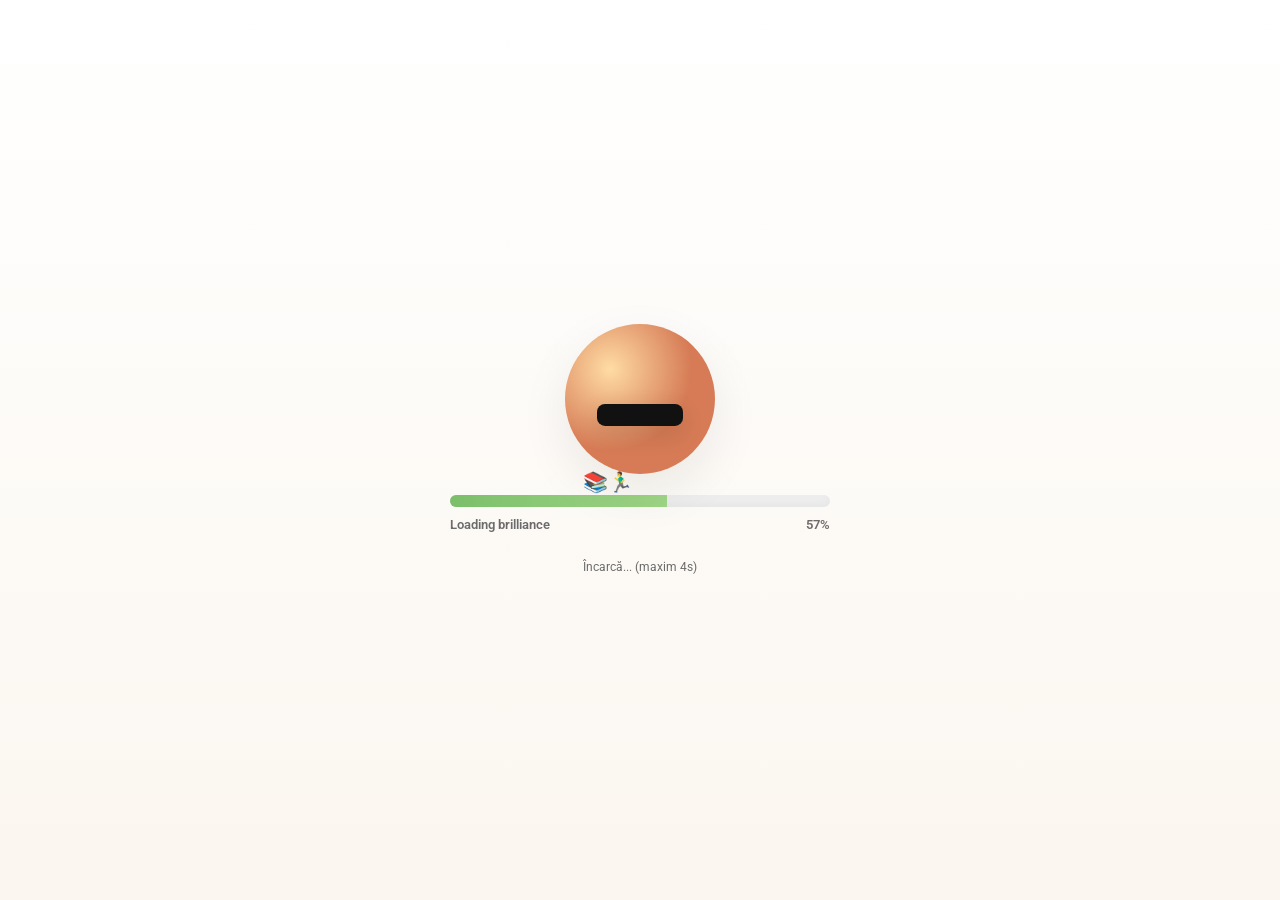
==== index.html @ 1d171f59 "Add files via upload" ====
<!doctype html>
<html lang="ro">
      <title>Brilliant Coffee</title>
<head>
  <meta charset="utf-8" />
  <meta name="viewport" content="width=device-width,initial-scale=1" />
  <title>Brilliant Coffee — Intro (final layout)</title>
  <link href="https://fonts.googleapis.com/css2?family=Poppins:wght@600;700;800&family=Roboto:wght@300;400;500&display=swap" rel="stylesheet">
  <style>
    :root{
      --bg:#FFF8F0;
      --brown:#3f2a23;
      --accent:#7bbf6a;
      --muted:#6b6b6b;
      --card:#ffffff;
      --shadow: 0 18px 50px rgba(25,20,18,0.08);
      --ease: cubic-bezier(.22,.9,.3,1);
      --maxw:980px;
    }
    *{box-sizing:border-box}
    html,body{height:100%; margin:0; background:var(--bg); color:var(--brown); font-family:Roboto,system-ui,-apple-system,"Segoe UI",sans-serif; -webkit-font-smoothing:antialiased}
    a{color:inherit; text-decoration:none}

    /* ---------- LOADER ---------- */
    #loader {
      position:fixed; inset:0; display:flex; align-items:center; justify-content:center; z-index:9999;
      flex-direction:column; gap:18px; padding:20px;
      background:linear-gradient(180deg,#fff 0%, #fbf6ef 100%);
    }
    .mascot{
      width:150px; height:150px; border-radius:999px; display:flex; align-items:center; justify-content:center;
      background: radial-gradient(circle at 30% 30%, #ffdca3 0%, #d67b55 55%);
      box-shadow: var(--shadow); position:relative; overflow:visible; transform-origin:center center;
    }
    .glasses{ position:absolute; width:86px; height:22px; background:#111; border-radius:8px; top:80px; box-shadow:0 8px 24px rgba(0,0,0,0.12); }
    .books{ position:absolute; bottom:-20px; left:18px; font-size:20px; transition:transform .36s var(--ease); }
    .books.drop{ transform: translateY(28px) rotate(-12deg); opacity:.95; }

    .progressWrap{ width:78%; max-width:460px; }
    .progressBar{ height:12px; background:#eee; border-radius:999px; overflow:hidden; box-shadow: inset 0 -4px 8px rgba(0,0,0,0.03); }
    .progressBar > i{ display:block; height:100%; width:0%; background:linear-gradient(90deg,var(--accent), #9fd686); transition:width .12s linear; }

    .loaderText{ font-weight:600; color:var(--muted); font-size:13px; }

    .mascot.bob { animation: bob 980ms cubic-bezier(.25,.8,.25,1) infinite; }
    @keyframes bob{ 0%{transform:translateY(0)} 50%{transform:translateY(-6px)} 100%{transform:translateY(0)} }

    .fadeScaleOut{ transition: opacity 320ms var(--ease), transform 320ms var(--ease); opacity:0; transform: scale(.62); pointer-events:none }

    /* ---------- CENTER POP ---------- */
    #brandCenter{
      position:fixed; left:50%; top:50%; transform:translate(-50%,-50%) scale(0.02); z-index:10000;
      pointer-events:none; text-align:center; will-change:transform,opacity;
    }
    #brandCenter .title{
      font-family:'Poppins',sans-serif; font-weight:800; line-height:0.9; letter-spacing:3px;
      color:var(--brown); font-size:clamp(56px, 12.5vw, 140px); opacity:0; transform:scale(.86);
      text-shadow: 0 12px 40px rgba(35,25,20,0.08);
      transition: transform 880ms var(--ease), opacity 500ms ease;
    }

    /* ---------- PERMANENT HEADER TITLE (nu prea sus; estetic) ---------- */
    #headerTitle{
      position:fixed; left:50%; top:6.2vh; transform:translateX(-50%) translateY(-6px) scale(.9);
      font-family:'Poppins',sans-serif; font-weight:800; color:var(--brown);
      letter-spacing:2px; line-height:1; font-size:clamp(26px,5.8vw,54px); opacity:0; z-index:11000;
      transition: transform 540ms var(--ease), opacity 420ms ease;
      pointer-events:none;
      text-align:center;
    }
    #headerTitle.show{ opacity:1; transform:translateX(-50%) translateY(0) scale(1); }

    /* ---------- MAIN LAYOUT ---------- */
    #app{
      display:none; max-width:var(--maxw); margin:0 auto; padding:28px 20px 80px 20px; min-height:100vh; box-sizing:border-box;
    }

    /* we reserve vertical breathing so header + subtitle + menu look balanced */
    .hero {
      display:flex; flex-direction:column; align-items:center; gap:12px;
      padding-top:calc(6.2vh + 8vh); /* pushes content so header doesn't crush it */
      padding-bottom:40px;
    }

    .subTitle{
      color:var(--muted); font-weight:500; margin:0; font-size:15px; margin-top:6px;
      /* subtitle placed under header; we'll ensure it always has breathing room */
    }

    /* vertical gamey menu */
    .gameMenu{ width:100%; max-width:520px; display:flex; flex-direction:column; gap:14px; margin-top:18px; align-items:center; }
    .menuBtn{
      width:100%; padding:16px 18px; border-radius:14px; background:var(--card);
      border: 2px solid rgba(15,10,8,0.05); box-shadow: 0 18px 40px rgba(22,18,16,0.06);
      font-family:'Poppins',sans-serif; font-weight:700; font-size:16px; cursor:pointer;
      transform: translateX(-14px); opacity:0; will-change: transform, opacity; transition: transform 420ms var(--ease), opacity 420ms ease, box-shadow 260ms ease;
      user-select:none;
    }
    .menuBtn.visible{ opacity:1; transform:translateX(0); }
    .menuBtn:hover{ transform: translateX(12px) scale(1.003); box-shadow: 0 26px 50px rgba(22,18,16,0.09); }
    .menuBtn:active{ transform: translateX(18px) scale(.99); transition: transform 90ms linear; }

    .footer{ margin-top:22px; display:flex; gap:12px; justify-content:center; }
    .ghost{
      padding:8px 14px; border-radius:12px; border:1px solid rgba(20,15,12,0.06); background:transparent; cursor:pointer;
      opacity:0; transform:translateY(8px); transition:opacity 360ms ease, transform 360ms var(--ease); font-weight:600;
    }
    .ghost.show { opacity:1; transform:translateY(0); }

    /* responsive tweaks */
    @media (max-width:600px){
      .hero{ padding-top:calc(6.2vh + 12vh); }
      #headerTitle{ top:7.8vh; font-size:clamp(20px,8vw,36px); }
      .menuBtn{ font-size:15px; padding:14px 14px; border-radius:12px; }
    }
  </style>
</head>
<body>

  <!-- LOADER -->
  <div id="loader" aria-hidden="false">
    <div class="mascot bob" id="mascot">
      <div class="glasses" aria-hidden="true"></div>
      <div class="books" id="books">📚🏃‍♂️</div>
    </div>

    <div class="progressWrap" id="progressWrap" style="width:380px;">
      <div class="progressBar"><i id="barFill"></i></div>
      <div style="display:flex;justify-content:space-between;margin-top:10px;font-size:13px">
        <div class="loaderText" id="loadState">Loading brilliance</div>
        <div class="loaderText" id="loadPct">0%</div>
      </div>
    </div>
    <div style="margin-top:10px;color:var(--muted);font-size:12px">Încarcă... (maxim 4s)</div>
  </div>

  <!-- CENTER POP - will appear after loader hides -->
  <div id="brandCenter" aria-hidden="true"><div class="title" id="brandTitle">BRILLIANT<br>COFFEE</div></div>

  <!-- PERMANENT HEADER (stays visible, not too high) -->
  <div id="headerTitle" aria-hidden="true">BRILLIANT COFFEE</div>

  <!-- APP content -->
  <main id="app" aria-hidden="true">
    <section class="hero" role="region" aria-label="Pagina principală">
      <!-- Subtitle sits under the header (spaced nicely) -->
      <p class="subTitle" id="subtitle">Smart minds, great grinds — cafea & comunitate</p>

      <!-- game style menu -->
      <div class="gameMenu" role="menu" aria-label="Meniu principal">
        <button class="menuBtn" role="menuitem" onclick="location.href='menu.html'">Meniu — mâncare & băuturi</button>
        <button class="menuBtn" role="menuitem" onclick="location.href='points.html'">Points & Rewards</button>
        <button class="menuBtn" role="menuitem" onclick="location.href='contact.html'">Contact & Tutoring</button>
        <button class="menuBtn" role="menuitem" onclick="alert('Join the Crew — formular în pregătire')">Join the Crew</button>
      </div>

      <!-- login / signup -->
      <div class="footer" role="contentinfo">
        <button class="ghost" id="loginBtn">Login</button>
        <button class="ghost" id="signupBtn">Sign up</button>
      </div>
    </section>
  </main>

<script>
  // CONFIG - poți ajusta valorile aici
  const MAX_DURATION = 4000;   // loader duration (ms)
  const POP_DURATION = 880;    // pop-in duration
  const HOLD_TIME = 1400;      // how long big brand stays (ms)
  const MOVE_DURATION = 760;   // move up time to header
  const STAGGER = 140;         // menu item stagger (ms)

  // elements
  const loader = document.getElementById('loader');
  const mascot = document.getElementById('mascot');
  const books = document.getElementById('books');
  const barFill = document.getElementById('barFill');
  const loadPct = document.getElementById('loadPct');
  const loadState = document.getElementById('loadState');
  const progressWrap = document.getElementById('progressWrap');

  const brandCenter = document.getElementById('brandCenter');
  const brandTitle = document.getElementById('brandTitle');
  const headerTitle = document.getElementById('headerTitle');

  const app = document.getElementById('app');
  const menuBtns = Array.from(document.querySelectorAll('.menuBtn'));
  const loginBtn = document.getElementById('loginBtn');
  const signupBtn = document.getElementById('signupBtn');
  const subtitle = document.getElementById('subtitle');

  const wait = ms => new Promise(r => setTimeout(r, ms));

  // progress simulation (smooth easing)
  (function simulateProgress(){
    const start = performance.now();
    function frame(now){
      const elapsed = now - start;
      const t = Math.min(1, elapsed / MAX_DURATION);
      const eased = 1 - Math.pow(1 - t, 2.2);
      const pct = Math.round(eased * 100);
      barFill.style.width = pct + '%';
      loadPct.textContent = pct + '%';
      mascot.style.transform = `translateY(${Math.sin(now/120) * 4}px)`;
      if(t < 1) requestAnimationFrame(frame);
      else finishSequence();
    }
    requestAnimationFrame(frame);
  })();

  // sequence
  async function finishSequence(){
    books.classList.add('drop');
    loadState.textContent = 'Done';

    await wait(220);

    // hide mascot and progress
    mascot.classList.add('fadeScaleOut');
    progressWrap.style.transition = 'opacity 260ms ease';
    progressWrap.style.opacity = '0';
    await wait(300);

    // remove loader container
    loader.style.display = 'none';

    // show pop center
    brandCenter.style.display = 'block';
    brandCenter.style.transform = 'translate(-50%,-50%) scale(0.02)';
    brandTitle.style.opacity = '0';
    void brandCenter.offsetWidth;

    brandCenter.style.transition = `transform ${POP_DURATION}ms cubic-bezier(.2,.9,.3,1), opacity 420ms ease`;
    brandTitle.style.transition = `opacity 420ms ease, transform ${POP_DURATION}ms cubic-bezier(.2,.9,.3,1)`;
    brandCenter.style.transform = 'translate(-50%,-50%) scale(1)';
    brandTitle.style.opacity = '1';
    brandTitle.style.transform = 'scale(1)';

    // hold big brand so user reads
    await wait(HOLD_TIME);

    // prepare to move: fade center and reveal header simultaneously
    brandCenter.style.transition = `transform ${MOVE_DURATION}ms cubic-bezier(.22,.9,.2,1), opacity ${MOVE_DURATION/1.2}ms ease`;
    brandCenter.style.transform = 'translate(-50%,-70%) scale(0.72)';
    brandCenter.style.opacity = '0.0';

    // reveal header (permanent) smoothly
    headerTitle.classList.add('show');
    headerTitle.setAttribute('aria-hidden','false');

    await wait(MOVE_DURATION + 40);
    brandCenter.style.display = 'none';

    // now reveal the app content (subtitle, menu, buttons)
    revealApp();
  }

  function revealApp(){
    app.style.display = 'block';
    app.setAttribute('aria-hidden','false');

    // Ensure subtitle has spacing under header (already via CSS).
    // Stagger menu buttons with smooth entrance
    menuBtns.forEach((btn, i) => {
      setTimeout(() => {
        btn.classList.add('visible');
      }, 120 + i * STAGGER);
    });

    // reveal ghost buttons slightly later
    setTimeout(() => {
      loginBtn.classList.add('show');
      signupBtn.classList.add('show');
    }, 120 + menuBtns.length * STAGGER + 120);
  }

  // hover/press behaviour
  menuBtns.forEach(btn => {
    btn.addEventListener('mouseenter', () => {
      btn.style.transition = 'transform 160ms cubic-bezier(.2,.9,.3,1), box-shadow 160ms ease';
    });
    btn.addEventListener('mouseleave', () => { btn.style.transform = ''; });
    btn.addEventListener('mousedown', () => { btn.style.transform = 'translateX(18px) scale(.99)'; });
    btn.addEventListener('mouseup', () => { btn.style.transform = ''; });
    btn.addEventListener('touchstart', ()=> { btn.style.transform = 'translateX(18px) scale(.99)'; });
    btn.addEventListener('touchend', ()=> { btn.style.transform = ''; });
  });

  // placeholders
  loginBtn.addEventListener('click', ()=> alert('Login — în curs de implementare'));
  signupBtn.addEventListener('click', ()=> alert('Sign up — în curs de implementare'));

  // Accessibility note: users with reduced-motion can be supported later; tell me if you want that.
</script>
</body>
</html>
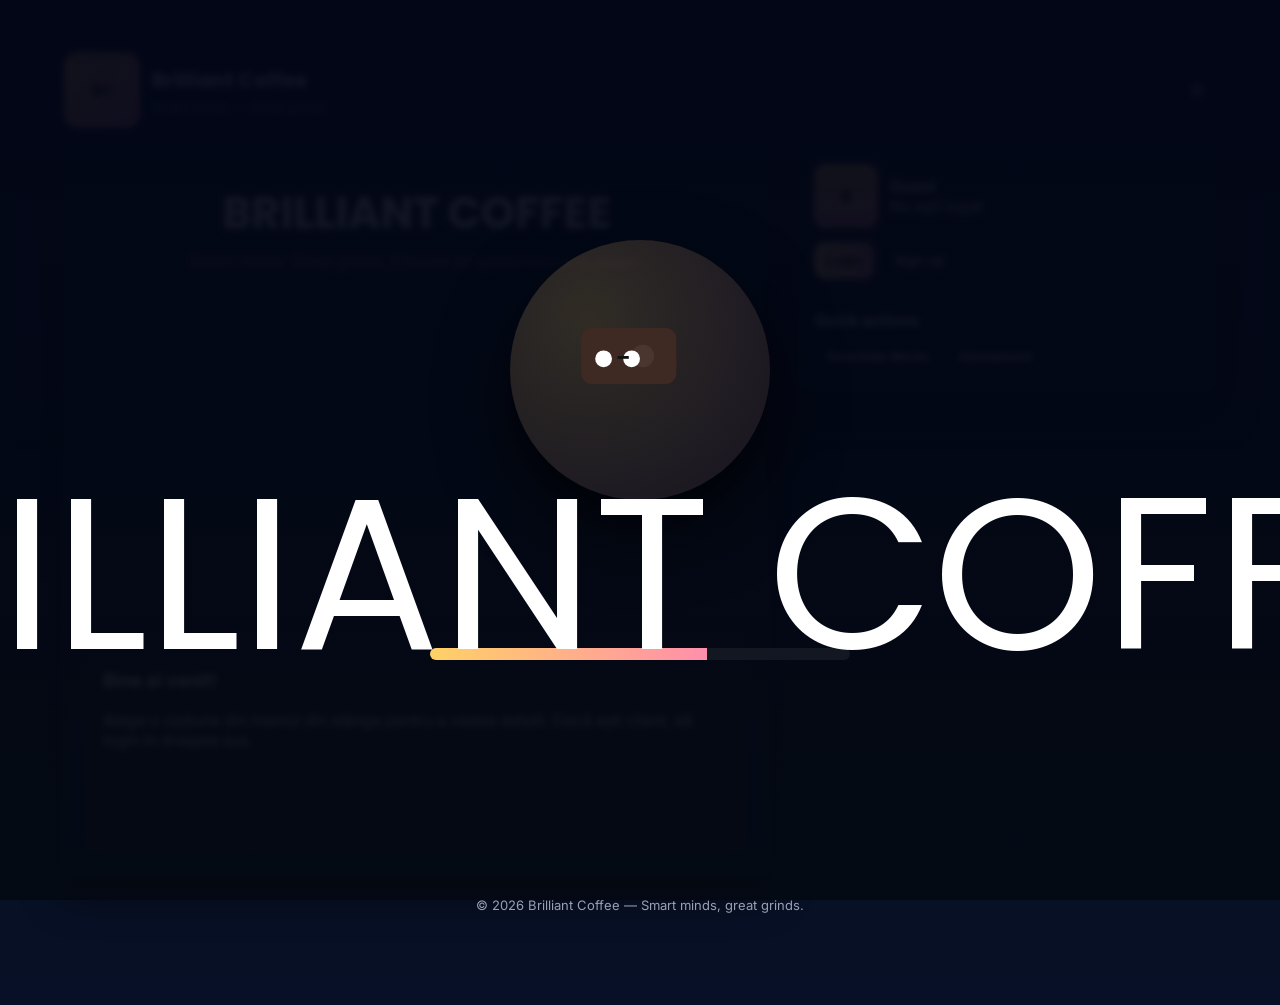
==== commit 8963fa7d: "Add files via upload" ====
--- a/index.html
+++ b/index.html
@@ -1,296 +1,327 @@
 <!doctype html>
 <html lang="ro">
-      <title>Brilliant Coffee</title>
 <head>
-  <meta charset="utf-8" />
-  <meta name="viewport" content="width=device-width,initial-scale=1" />
-  <title>Brilliant Coffee — Intro (final layout)</title>
-  <link href="https://fonts.googleapis.com/css2?family=Poppins:wght@600;700;800&family=Roboto:wght@300;400;500&display=swap" rel="stylesheet">
-  <style>
-    :root{
-      --bg:#FFF8F0;
-      --brown:#3f2a23;
-      --accent:#7bbf6a;
-      --muted:#6b6b6b;
-      --card:#ffffff;
-      --shadow: 0 18px 50px rgba(25,20,18,0.08);
-      --ease: cubic-bezier(.22,.9,.3,1);
-      --maxw:980px;
-    }
-    *{box-sizing:border-box}
-    html,body{height:100%; margin:0; background:var(--bg); color:var(--brown); font-family:Roboto,system-ui,-apple-system,"Segoe UI",sans-serif; -webkit-font-smoothing:antialiased}
-    a{color:inherit; text-decoration:none}
-
-    /* ---------- LOADER ---------- */
-    #loader {
-      position:fixed; inset:0; display:flex; align-items:center; justify-content:center; z-index:9999;
-      flex-direction:column; gap:18px; padding:20px;
-      background:linear-gradient(180deg,#fff 0%, #fbf6ef 100%);
-    }
-    .mascot{
-      width:150px; height:150px; border-radius:999px; display:flex; align-items:center; justify-content:center;
-      background: radial-gradient(circle at 30% 30%, #ffdca3 0%, #d67b55 55%);
-      box-shadow: var(--shadow); position:relative; overflow:visible; transform-origin:center center;
-    }
-    .glasses{ position:absolute; width:86px; height:22px; background:#111; border-radius:8px; top:80px; box-shadow:0 8px 24px rgba(0,0,0,0.12); }
-    .books{ position:absolute; bottom:-20px; left:18px; font-size:20px; transition:transform .36s var(--ease); }
-    .books.drop{ transform: translateY(28px) rotate(-12deg); opacity:.95; }
-
-    .progressWrap{ width:78%; max-width:460px; }
-    .progressBar{ height:12px; background:#eee; border-radius:999px; overflow:hidden; box-shadow: inset 0 -4px 8px rgba(0,0,0,0.03); }
-    .progressBar > i{ display:block; height:100%; width:0%; background:linear-gradient(90deg,var(--accent), #9fd686); transition:width .12s linear; }
-
-    .loaderText{ font-weight:600; color:var(--muted); font-size:13px; }
-
-    .mascot.bob { animation: bob 980ms cubic-bezier(.25,.8,.25,1) infinite; }
-    @keyframes bob{ 0%{transform:translateY(0)} 50%{transform:translateY(-6px)} 100%{transform:translateY(0)} }
-
-    .fadeScaleOut{ transition: opacity 320ms var(--ease), transform 320ms var(--ease); opacity:0; transform: scale(.62); pointer-events:none }
-
-    /* ---------- CENTER POP ---------- */
-    #brandCenter{
-      position:fixed; left:50%; top:50%; transform:translate(-50%,-50%) scale(0.02); z-index:10000;
-      pointer-events:none; text-align:center; will-change:transform,opacity;
-    }
-    #brandCenter .title{
-      font-family:'Poppins',sans-serif; font-weight:800; line-height:0.9; letter-spacing:3px;
-      color:var(--brown); font-size:clamp(56px, 12.5vw, 140px); opacity:0; transform:scale(.86);
-      text-shadow: 0 12px 40px rgba(35,25,20,0.08);
-      transition: transform 880ms var(--ease), opacity 500ms ease;
-    }
-
-    /* ---------- PERMANENT HEADER TITLE (nu prea sus; estetic) ---------- */
-    #headerTitle{
-      position:fixed; left:50%; top:6.2vh; transform:translateX(-50%) translateY(-6px) scale(.9);
-      font-family:'Poppins',sans-serif; font-weight:800; color:var(--brown);
-      letter-spacing:2px; line-height:1; font-size:clamp(26px,5.8vw,54px); opacity:0; z-index:11000;
-      transition: transform 540ms var(--ease), opacity 420ms ease;
-      pointer-events:none;
-      text-align:center;
-    }
-    #headerTitle.show{ opacity:1; transform:translateX(-50%) translateY(0) scale(1); }
-
-    /* ---------- MAIN LAYOUT ---------- */
-    #app{
-      display:none; max-width:var(--maxw); margin:0 auto; padding:28px 20px 80px 20px; min-height:100vh; box-sizing:border-box;
-    }
-
-    /* we reserve vertical breathing so header + subtitle + menu look balanced */
-    .hero {
-      display:flex; flex-direction:column; align-items:center; gap:12px;
-      padding-top:calc(6.2vh + 8vh); /* pushes content so header doesn't crush it */
-      padding-bottom:40px;
-    }
-
-    .subTitle{
-      color:var(--muted); font-weight:500; margin:0; font-size:15px; margin-top:6px;
-      /* subtitle placed under header; we'll ensure it always has breathing room */
-    }
-
-    /* vertical gamey menu */
-    .gameMenu{ width:100%; max-width:520px; display:flex; flex-direction:column; gap:14px; margin-top:18px; align-items:center; }
-    .menuBtn{
-      width:100%; padding:16px 18px; border-radius:14px; background:var(--card);
-      border: 2px solid rgba(15,10,8,0.05); box-shadow: 0 18px 40px rgba(22,18,16,0.06);
-      font-family:'Poppins',sans-serif; font-weight:700; font-size:16px; cursor:pointer;
-      transform: translateX(-14px); opacity:0; will-change: transform, opacity; transition: transform 420ms var(--ease), opacity 420ms ease, box-shadow 260ms ease;
-      user-select:none;
-    }
-    .menuBtn.visible{ opacity:1; transform:translateX(0); }
-    .menuBtn:hover{ transform: translateX(12px) scale(1.003); box-shadow: 0 26px 50px rgba(22,18,16,0.09); }
-    .menuBtn:active{ transform: translateX(18px) scale(.99); transition: transform 90ms linear; }
-
-    .footer{ margin-top:22px; display:flex; gap:12px; justify-content:center; }
-    .ghost{
-      padding:8px 14px; border-radius:12px; border:1px solid rgba(20,15,12,0.06); background:transparent; cursor:pointer;
-      opacity:0; transform:translateY(8px); transition:opacity 360ms ease, transform 360ms var(--ease); font-weight:600;
-    }
-    .ghost.show { opacity:1; transform:translateY(0); }
-
-    /* responsive tweaks */
-    @media (max-width:600px){
-      .hero{ padding-top:calc(6.2vh + 12vh); }
-      #headerTitle{ top:7.8vh; font-size:clamp(20px,8vw,36px); }
-      .menuBtn{ font-size:15px; padding:14px 14px; border-radius:12px; }
-    }
-  </style>
+<meta charset="utf-8" />
+<meta name="viewport" content="width=device-width,initial-scale=1" />
+<title>Brilliant Coffee</title>
+<meta name="description" content="Brilliant Coffee — smart minds, great grinds." />
+<link href="https://fonts.googleapis.com/css2?family=Poppins:wght@600;700&family=Inter:wght@300;400;600&display=swap" rel="stylesheet">
+<style>
+  :root{
+    --bg1:#0b1020; --bg2:#071026; --muted:#9aa0b4;
+    --accent1:#FFD166; --accent2:#FF8FAB; --white:#fff;
+    --ease: cubic-bezier(.2,.9,.25,1);
+  }
+  *{box-sizing:border-box}
+  body{margin:0;font-family:Inter,system-ui,-apple-system,"Segoe UI",Roboto,Helvetica,Arial;background:linear-gradient(180deg,var(--bg1),var(--bg2));color:var(--white);-webkit-font-smoothing:antialiased}
+  .container{max-width:1200px;margin:28px auto;padding:24px}
+  header{display:flex;align-items:center;gap:14px;margin-bottom:18px}
+  .logo{width:76px;height:76px;border-radius:14px;background:linear-gradient(135deg,var(--accent1),var(--accent2));display:flex;align-items:center;justify-content:center}
+  .brandTitle h1{margin:0;font-family:Poppins, sans-serif;font-size:20px}
+  .brandTitle p{margin:4px 0 0;color:var(--muted);font-size:13px}
+
+  /* layout */
+  .mainGrid{display:grid;grid-template-columns:1fr 420px;gap:28px;align-items:start}
+  @media (max-width:980px){ .mainGrid{grid-template-columns:1fr;padding:0 12px} .rightPanel{order:-1} }
+  .leftPanel{padding:22px;border-radius:12px;background:linear-gradient(180deg, rgba(255,255,255,0.02), rgba(255,255,255,0.01));box-shadow:0 18px 40px rgba(0,0,0,0.6);min-height:520px}
+  .bigTitle{font-family:Poppins;font-size:44px;margin:12px 0 6px;text-align:center}
+  .subtitle{color:var(--muted);text-align:center;margin:0 0 18px}
+
+  /* menu items */
+  .menuList{display:flex;flex-direction:column;gap:10px;align-items:center;margin:18px 0}
+  .menuItem{
+    width:min(540px,92%);padding:14px 18px;border-radius:12px;border:1px solid rgba(255,255,255,0.03);
+    background:linear-gradient(90deg, rgba(255,255,255,0.02), rgba(255,255,255,0.01));
+    display:flex;align-items:center;justify-content:space-between;gap:8px;cursor:pointer;
+    transition: transform 280ms var(--ease), box-shadow 280ms var(--ease), opacity 280ms var(--ease);
+    box-shadow: 0 10px 30px rgba(0,0,0,0.35);
+    outline: none;
+  }
+  /* moves INTO page on hover (inwards) */
+  .menuItem:hover, .menuItem:focus {
+    transform: translateX(12px) translateZ(0);
+    box-shadow: 0 20px 50px rgba(0,0,0,0.55);
+  }
+  .menuItem.hidden{ opacity:0; transform: translateY(14px) scale(0.995); }
+  .menuItem.visible{ opacity:1; transform: translateY(0) scale(1); }
+
+  .miLeft{display:flex;gap:12px;align-items:center}
+  .miIcon{width:44px;height:44px;border-radius:10px;background:linear-gradient(135deg,var(--accent1),var(--accent2));display:flex;align-items:center;justify-content:center;color:#111;font-weight:800}
+  .miTitle{margin:0;font-size:18px}
+  .miDesc{margin:0;color:var(--muted);font-size:13px}
+
+  .contentCard{margin-top:10px;padding:16px;border-radius:12px;background:rgba(15,23,36,0.9);border:1px solid rgba(255,255,255,0.02);min-height:220px}
+
+  .rightPanel{padding:18px;border-radius:12px;background:linear-gradient(180deg, rgba(255,255,255,0.02), rgba(255,255,255,0.01));box-shadow:0 18px 40px rgba(0,0,0,0.6)}
+  .avatar{width:64px;height:64px;border-radius:12px;background:linear-gradient(180deg,var(--accent1),var(--accent2));display:flex;align-items:center;justify-content:center;color:#111;font-weight:800}
+  .cta{margin-top:14px;display:flex;gap:8px}
+  .btn{padding:10px 12px;border-radius:10px;border:0;cursor:pointer;font-weight:700}
+  .btn.primary{background:linear-gradient(90deg,var(--accent1),var(--accent2));color:#111}
+  .btn.ghost{background:transparent;border:1px solid rgba(255,255,255,0.04);color:var(--white)}
+
+  footer{margin-top:22px;text-align:center;color:var(--muted);font-size:13px;padding-bottom:40px}
+
+  /* INTRO overlay */
+  #introOverlay{
+    position:fixed;inset:0;z-index:9999;display:flex;flex-direction:column;align-items:center;justify-content:center;
+    background:linear-gradient(180deg, rgba(2,6,23,0.95), rgba(4,9,18,0.92));backdrop-filter: blur(3px);
+    gap:20px;padding:28px;
+  }
+  .loadingSphere{
+    width:260px;height:260px;border-radius:999px;background:radial-gradient(circle at 30% 30%, rgba(255,209,102,0.18), rgba(255,140,171,0.08));
+    display:flex;align-items:center;justify-content:center;box-shadow:0 30px 70px rgba(0,0,0,0.7);transform-origin:center center;
+  }
+  .mascotRun{ width:140px;height:140px; }
+
+  .progressBar{width:420px;height:12px;border-radius:999px;background:rgba(255,255,255,0.06);overflow:hidden}
+  .progressFill{height:100%;width:0%;background:linear-gradient(90deg,var(--accent1),var(--accent2));transition:width 400ms linear}
+
+  /* BRILLIANT big text */
+  #introTitle{position:relative;display:flex;align-items:center;justify-content:center;width:100%}
+  .brilliant{
+    font-family:Poppins, sans-serif; font-size:72px; color:var(--white); opacity:0; text-align:center;
+    transform: translateY(0) scale(1); transition: transform 900ms var(--ease), opacity 480ms var(--ease);
+    will-change: transform, opacity;
+  }
+
+  /* states during intro */
+  .brilliant.bigAppear{ opacity:1; transform: scale(3.0) translateY(0); transition: transform 900ms cubic-bezier(.12,.9,.18,1), opacity 300ms ease; }
+  /* when moving up: shrink smoothly to 'normal' (matching page title size) and translate up */
+  .brilliant.moveUp{ opacity:1; transform: translateY(-190px) scale(0.6); transition: transform 1000ms cubic-bezier(.2,.9,.25,1), opacity 200ms ease; }
+
+  /* ensure mainTitle appears as final "header" size */
+  .mainTitleShrunk{ font-size:28px !important; transform: translateY(0); transition: font-size 600ms var(--ease), transform 600ms var(--ease); }
+
+  /* accessibility */
+  @media (prefers-reduced-motion: reduce){
+    .brilliant, .menuItem, .progressFill { transition: none !important; animation: none !important; transform: none !important; }
+  }
+</style>
 </head>
 <body>
-
-  <!-- LOADER -->
-  <div id="loader" aria-hidden="false">
-    <div class="mascot bob" id="mascot">
-      <div class="glasses" aria-hidden="true"></div>
-      <div class="books" id="books">📚🏃‍♂️</div>
+  <!-- INTRO overlay -->
+  <div id="introOverlay" aria-hidden="true" role="dialog" aria-label="Intro loading">
+    <div class="loadingSphere" id="loadingSphere" aria-hidden="true">
+      <!-- little mascot -->
+      <svg class="mascotRun" viewBox="0 0 100 100" xmlns="http://www.w3.org/2000/svg" aria-hidden="true">
+        <g transform="translate(8,8)">
+          <rect x="0" y="12" width="68" height="40" rx="8" fill="#3f2a23"/>
+          <circle cx="44" cy="32" r="8" fill="#fff" opacity="0.06"/>
+          <circle cx="16" cy="34" r="6" fill="#fff"/>
+          <circle cx="36" cy="34" r="6" fill="#fff"/>
+          <rect x="26" y="32" width="8" height="2" fill="#111"/>
+        </g>
+      </svg>
     </div>
 
-    <div class="progressWrap" id="progressWrap" style="width:380px;">
-      <div class="progressBar"><i id="barFill"></i></div>
-      <div style="display:flex;justify-content:space-between;margin-top:10px;font-size:13px">
-        <div class="loaderText" id="loadState">Loading brilliance</div>
-        <div class="loaderText" id="loadPct">0%</div>
-      </div>
+    <div id="introTitle" aria-hidden="true">
+      <div class="brilliant" id="brilliantText">BRILLIANT COFFEE</div>
     </div>
-    <div style="margin-top:10px;color:var(--muted);font-size:12px">Încarcă... (maxim 4s)</div>
+
+    <div class="progressBar" aria-hidden="true">
+      <div class="progressFill" id="progressFill" role="progressbar" aria-valuemin="0" aria-valuemax="100" aria-valuenow="0"></div>
+    </div>
   </div>
 
-  <!-- CENTER POP - will appear after loader hides -->
-  <div id="brandCenter" aria-hidden="true"><div class="title" id="brandTitle">BRILLIANT<br>COFFEE</div></div>
-
-  <!-- PERMANENT HEADER (stays visible, not too high) -->
-  <div id="headerTitle" aria-hidden="true">BRILLIANT COFFEE</div>
-
-  <!-- APP content -->
-  <main id="app" aria-hidden="true">
-    <section class="hero" role="region" aria-label="Pagina principală">
-      <!-- Subtitle sits under the header (spaced nicely) -->
-      <p class="subTitle" id="subtitle">Smart minds, great grinds — cafea & comunitate</p>
-
-      <!-- game style menu -->
-      <div class="gameMenu" role="menu" aria-label="Meniu principal">
-        <button class="menuBtn" role="menuitem" onclick="location.href='menu.html'">Meniu — mâncare & băuturi</button>
-        <button class="menuBtn" role="menuitem" onclick="location.href='points.html'">Points & Rewards</button>
-        <button class="menuBtn" role="menuitem" onclick="location.href='contact.html'">Contact & Tutoring</button>
-        <button class="menuBtn" role="menuitem" onclick="alert('Join the Crew — formular în pregătire')">Join the Crew</button>
-      </div>
-
-      <!-- login / signup -->
-      <div class="footer" role="contentinfo">
-        <button class="ghost" id="loginBtn">Login</button>
-        <button class="ghost" id="signupBtn">Sign up</button>
-      </div>
-    </section>
-  </main>
+  <!-- MAIN PAGE -->
+  <div class="container" id="pageRoot" aria-hidden="false" style="opacity:1">
+    <header style="display:flex;align-items:center;gap:12px;margin-bottom:18px">
+      <div class="logo" aria-hidden="true"><h4 style="margin:0;color:#111">BC</h4></div>
+      <div class="brandTitle"><h1>Brilliant Coffee</h1><p style="margin:4px 0 0;color:var(--muted)">Smart minds — Great grinds</p></div>
+      <div style="margin-left:auto"><button class="btn ghost" id="hamburger" aria-label="Open menu">☰</button></div>
+    </header>
+
+    <main class="mainGrid" role="main">
+      <section class="leftPanel">
+        <div id="mainTitleArea" style="text-align:center">
+          <h2 class="bigTitle" id="mainTitle">BRILLIANT COFFEE</h2>
+          <p class="subtitle">Smart minds. Great grinds. Choose an option below to begin.</p>
+        </div>
+
+        <nav aria-label="Main options" class="menuList" id="menuList">
+          <div class="menuItem hidden" role="link" tabindex="0" data-section="menu" id="optMenu">
+            <div class="miLeft"><div class="miIcon">M</div><div><h3 class="miTitle">Meniu</h3><p class="miDesc">Gustări & băuturi</p></div></div>
+            <div class="arrow small">►</div>
+          </div>
+
+          <div class="menuItem hidden" role="link" tabindex="0" data-section="info" id="optInfo">
+            <div class="miLeft"><div class="miIcon">i</div><div><h3 class="miTitle">Informații</h3><p class="miDesc">Despre cafenea</p></div></div>
+            <div class="arrow small">►</div>
+          </div>
+
+          <div class="menuItem hidden" role="link" tabindex="0" data-section="contact" id="optContact">
+            <div class="miLeft"><div class="miIcon">✉</div><div><h3 class="miTitle">Contact</h3><p class="miDesc">Rezervări & întrebări</p></div></div>
+            <div class="arrow small">►</div>
+          </div>
+
+          <div class="menuItem hidden" role="link" tabindex="0" data-section="crew" id="optCrew">
+            <div class="miLeft"><div class="miIcon">★</div><div><h3 class="miTitle">Join the Crew</h3><p class="miDesc">Abonamente & beneficii</p></div></div>
+            <div class="arrow small">►</div>
+          </div>
+        </nav>
+
+        <section class="contentCard" id="contentCard" aria-live="polite">
+          <div id="section_home">
+            <h3>Bine ai venit!</h3>
+            <p class="small">Alege o opțiune din meniul din stânga pentru a vedea detalii. Dacă ești client, dă login în dreapta sus.</p>
+          </div>
+          <div id="section_menu" style="display:none"><h3>Meniu</h3><p class="small">Produse — (ex: Espresso, Latte).</p></div>
+          <div id="section_info" style="display:none"><h3>Informații</h3><p class="small">Program, locație, povestea brandului.</p></div>
+          <div id="section_contact" style="display:none"><h3>Contact</h3><p class="small">Adresa, telefon, social media.</p></div>
+          <div id="section_crew" style="display:none"><h3>Join the Crew</h3><p class="small">Detalii despre abonamente și puncte.</p></div>
+        </section>
+      </section>
+
+      <aside class="rightPanel">
+        <div style="display:flex;align-items:center;gap:12px">
+          <div class="avatar" id="smallAvatar">B</div>
+          <div style="display:flex;flex-direction:column">
+            <div id="display_name" style="font-weight:700">Guest</div>
+            <div class="small" id="display_email">Nu ești logat</div>
+          </div>
+        </div>
+
+        <div class="cta"><button class="btn primary" id="loginLink">Login</button><button class="btn ghost" id="signupLink">Sign up</button></div>
+
+        <div style="margin-top:18px;border-top:1px solid rgba(255,255,255,0.03);padding-top:12px">
+          <div style="font-weight:700;margin-bottom:8px">Quick actions</div>
+          <button class="btn ghost" id="openMenuBtn">Deschide Meniu</button>
+          <button class="btn ghost" id="openCrewBtn">Abonament</button>
+        </div>
+      </aside>
+    </main>
+
+    <footer>© <span id="year"></span> Brilliant Coffee — Smart minds, great grinds.</footer>
+  </div>
 
 <script>
-  // CONFIG - poți ajusta valorile aici
-  const MAX_DURATION = 4000;   // loader duration (ms)
-  const POP_DURATION = 880;    // pop-in duration
-  const HOLD_TIME = 1400;      // how long big brand stays (ms)
-  const MOVE_DURATION = 760;   // move up time to header
-  const STAGGER = 140;         // menu item stagger (ms)
-
-  // elements
-  const loader = document.getElementById('loader');
-  const mascot = document.getElementById('mascot');
-  const books = document.getElementById('books');
-  const barFill = document.getElementById('barFill');
-  const loadPct = document.getElementById('loadPct');
-  const loadState = document.getElementById('loadState');
-  const progressWrap = document.getElementById('progressWrap');
-
-  const brandCenter = document.getElementById('brandCenter');
-  const brandTitle = document.getElementById('brandTitle');
-  const headerTitle = document.getElementById('headerTitle');
-
-  const app = document.getElementById('app');
-  const menuBtns = Array.from(document.querySelectorAll('.menuBtn'));
-  const loginBtn = document.getElementById('loginBtn');
-  const signupBtn = document.getElementById('signupBtn');
-  const subtitle = document.getElementById('subtitle');
-
-  const wait = ms => new Promise(r => setTimeout(r, ms));
-
-  // progress simulation (smooth easing)
-  (function simulateProgress(){
-    const start = performance.now();
-    function frame(now){
+/* CONFIG */
+const INTRO_DURATION_MS = 2600;
+const STAGGER_MS = 120;
+const SEEN_KEY = 'bc_seen_intro_v1';
+
+/* HELPERS */
+const $ = id => document.getElementById(id);
+function on(el, ev, fn){ if(el) el.addEventListener(ev, fn); }
+function showToast(msg, ms=2400){ const t=document.createElement('div'); t.className='toast'; t.textContent=msg; document.body.appendChild(t); setTimeout(()=> t.remove(), ms); }
+
+/* INTRO LOGIC */
+const introOverlay = $('introOverlay');
+const progressFill = $('progressFill');
+const brilliantText = $('brilliantText');
+const mainTitle = $('mainTitle');
+const menuList = document.querySelectorAll('.menuItem');
+
+function setBrilliantState(state){
+  // states: 'idle', 'appear', 'moveUp', 'done'
+  brilliantText.classList.remove('bigAppear','moveUp');
+  if(state === 'appear') brilliantText.classList.add('bigAppear');
+  if(state === 'moveUp') brilliantText.classList.add('moveUp');
+}
+
+/* run intro: show big, then shrink+move up smoothly */
+function runIntro(){
+  introOverlay.setAttribute('aria-hidden','false');
+  const start = performance.now();
+  return new Promise(resolve=>{
+    // mark big appear early
+    let bigTriggered = false;
+    function tick(now){
       const elapsed = now - start;
-      const t = Math.min(1, elapsed / MAX_DURATION);
-      const eased = 1 - Math.pow(1 - t, 2.2);
-      const pct = Math.round(eased * 100);
-      barFill.style.width = pct + '%';
-      loadPct.textContent = pct + '%';
-      mascot.style.transform = `translateY(${Math.sin(now/120) * 4}px)`;
-      if(t < 1) requestAnimationFrame(frame);
-      else finishSequence();
+      const pct = Math.min(1, elapsed / INTRO_DURATION_MS);
+      progressFill.style.width = `${Math.round(pct*100)}%`;
+      if(pct > 0.55 && !bigTriggered){
+        bigTriggered = true;
+        setBrilliantState('appear'); // make it very large
+      }
+      if(pct >= 1){
+        // move up & shrink to normal
+        setBrilliantState('moveUp');
+        // after moveUp animation completes, hide overlay and resolve
+        setTimeout(()=> {
+          introOverlay.style.display = 'none';
+          resolve();
+        }, 980); // matches CSS transition durations
+      } else {
+        requestAnimationFrame(tick);
+      }
     }
-    requestAnimationFrame(frame);
-  })();
-
-  // sequence
-  async function finishSequence(){
-    books.classList.add('drop');
-    loadState.textContent = 'Done';
-
-    await wait(220);
-
-    // hide mascot and progress
-    mascot.classList.add('fadeScaleOut');
-    progressWrap.style.transition = 'opacity 260ms ease';
-    progressWrap.style.opacity = '0';
-    await wait(300);
-
-    // remove loader container
-    loader.style.display = 'none';
-
-    // show pop center
-    brandCenter.style.display = 'block';
-    brandCenter.style.transform = 'translate(-50%,-50%) scale(0.02)';
-    brandTitle.style.opacity = '0';
-    void brandCenter.offsetWidth;
-
-    brandCenter.style.transition = `transform ${POP_DURATION}ms cubic-bezier(.2,.9,.3,1), opacity 420ms ease`;
-    brandTitle.style.transition = `opacity 420ms ease, transform ${POP_DURATION}ms cubic-bezier(.2,.9,.3,1)`;
-    brandCenter.style.transform = 'translate(-50%,-50%) scale(1)';
-    brandTitle.style.opacity = '1';
-    brandTitle.style.transform = 'scale(1)';
-
-    // hold big brand so user reads
-    await wait(HOLD_TIME);
-
-    // prepare to move: fade center and reveal header simultaneously
-    brandCenter.style.transition = `transform ${MOVE_DURATION}ms cubic-bezier(.22,.9,.2,1), opacity ${MOVE_DURATION/1.2}ms ease`;
-    brandCenter.style.transform = 'translate(-50%,-70%) scale(0.72)';
-    brandCenter.style.opacity = '0.0';
-
-    // reveal header (permanent) smoothly
-    headerTitle.classList.add('show');
-    headerTitle.setAttribute('aria-hidden','false');
-
-    await wait(MOVE_DURATION + 40);
-    brandCenter.style.display = 'none';
-
-    // now reveal the app content (subtitle, menu, buttons)
-    revealApp();
-  }
-
-  function revealApp(){
-    app.style.display = 'block';
-    app.setAttribute('aria-hidden','false');
-
-    // Ensure subtitle has spacing under header (already via CSS).
-    // Stagger menu buttons with smooth entrance
-    menuBtns.forEach((btn, i) => {
-      setTimeout(() => {
-        btn.classList.add('visible');
-      }, 120 + i * STAGGER);
+    requestAnimationFrame(tick);
+  });
+}
+
+/* reveal menu items with stagger */
+function revealMenuItems(){
+  menuList.forEach((el, i)=>{
+    setTimeout(()=> el.classList.remove('hidden'), i*STAGGER_MS);
+    setTimeout(()=> el.classList.add('visible'), i*STAGGER_MS + 20);
+  });
+}
+
+/* SECTION NAV */
+function showSection(id){
+  const sections = document.querySelectorAll('#contentCard > div');
+  sections.forEach(s => s.style.display = 'none');
+  const target = $('section_' + id);
+  if(target) target.style.display = 'block';
+  $('contentCard').scrollTop = 0;
+  history.pushState({ section: id }, '', '#' + id);
+}
+
+/* menu click handlers */
+document.querySelectorAll('.menuItem').forEach(item=>{
+  item.addEventListener('click', () => {
+    const section = item.dataset.section;
+    showSection(section);
+    // ensure main title returns to header normal size
+    mainTitle.classList.add('mainTitleShrunk');
+  });
+  item.addEventListener('keydown', (e)=>{ if(e.key === 'Enter' || e.key === ' ') { e.preventDefault(); item.click(); } });
+});
+
+/* UI buttons */
+on($('loginLink'),'click', ()=> window.location.href = 'auth.html');
+on($('signupLink'),'click', ()=> window.location.href = 'auth.html');
+on($('openMenuBtn'),'click', ()=> showSection('menu'));
+on($('openCrewBtn'),'click', ()=> showSection('crew'));
+on($('hamburger'),'click', ()=> {
+  const first = document.querySelector('.menuItem');
+  if(first){ first.scrollIntoView({behavior:'smooth', block:'center'}); first.focus(); }
+});
+
+/* INIT */
+(function initPage(){
+  $('year').textContent = new Date().getFullYear();
+  const seen = localStorage.getItem(SEEN_KEY);
+  if(!seen){
+    document.body.style.overflow = 'hidden';
+    runIntro().then(()=> {
+      localStorage.setItem(SEEN_KEY, '1');
+      // after intro hide, show main title and reveal menu
+      mainTitle.style.opacity = '1';
+      revealMenuItems();
+      document.body.style.overflow = '';
     });
-
-    // reveal ghost buttons slightly later
-    setTimeout(() => {
-      loginBtn.classList.add('show');
-      signupBtn.classList.add('show');
-    }, 120 + menuBtns.length * STAGGER + 120);
-  }
-
-  // hover/press behaviour
-  menuBtns.forEach(btn => {
-    btn.addEventListener('mouseenter', () => {
-      btn.style.transition = 'transform 160ms cubic-bezier(.2,.9,.3,1), box-shadow 160ms ease';
+  } else {
+    introOverlay.style.display = 'none';
+    mainTitle.style.opacity = '1';
+    menuList.forEach((el,i)=> {
+      el.classList.remove('hidden');
+      setTimeout(()=> el.classList.add('visible'), i*STAGGER_MS);
     });
-    btn.addEventListener('mouseleave', () => { btn.style.transform = ''; });
-    btn.addEventListener('mousedown', () => { btn.style.transform = 'translateX(18px) scale(.99)'; });
-    btn.addEventListener('mouseup', () => { btn.style.transform = ''; });
-    btn.addEventListener('touchstart', ()=> { btn.style.transform = 'translateX(18px) scale(.99)'; });
-    btn.addEventListener('touchend', ()=> { btn.style.transform = ''; });
+  }
+
+  // back/forward handling
+  window.addEventListener('popstate', (ev) => {
+    const state = ev.state;
+    if(state && state.section) showSection(state.section);
+    else showSection('home');
   });
 
-  // placeholders
-  loginBtn.addEventListener('click', ()=> alert('Login — în curs de implementare'));
-  signupBtn.addEventListener('click', ()=> alert('Sign up — în curs de implementare'));
-
-  // Accessibility note: users with reduced-motion can be supported later; tell me if you want that.
+  // default view
+  const hash = location.hash.replace('#','');
+  if(hash) showSection(hash); else showSection('home');
+})();
 </script>
 </body>
 </html>
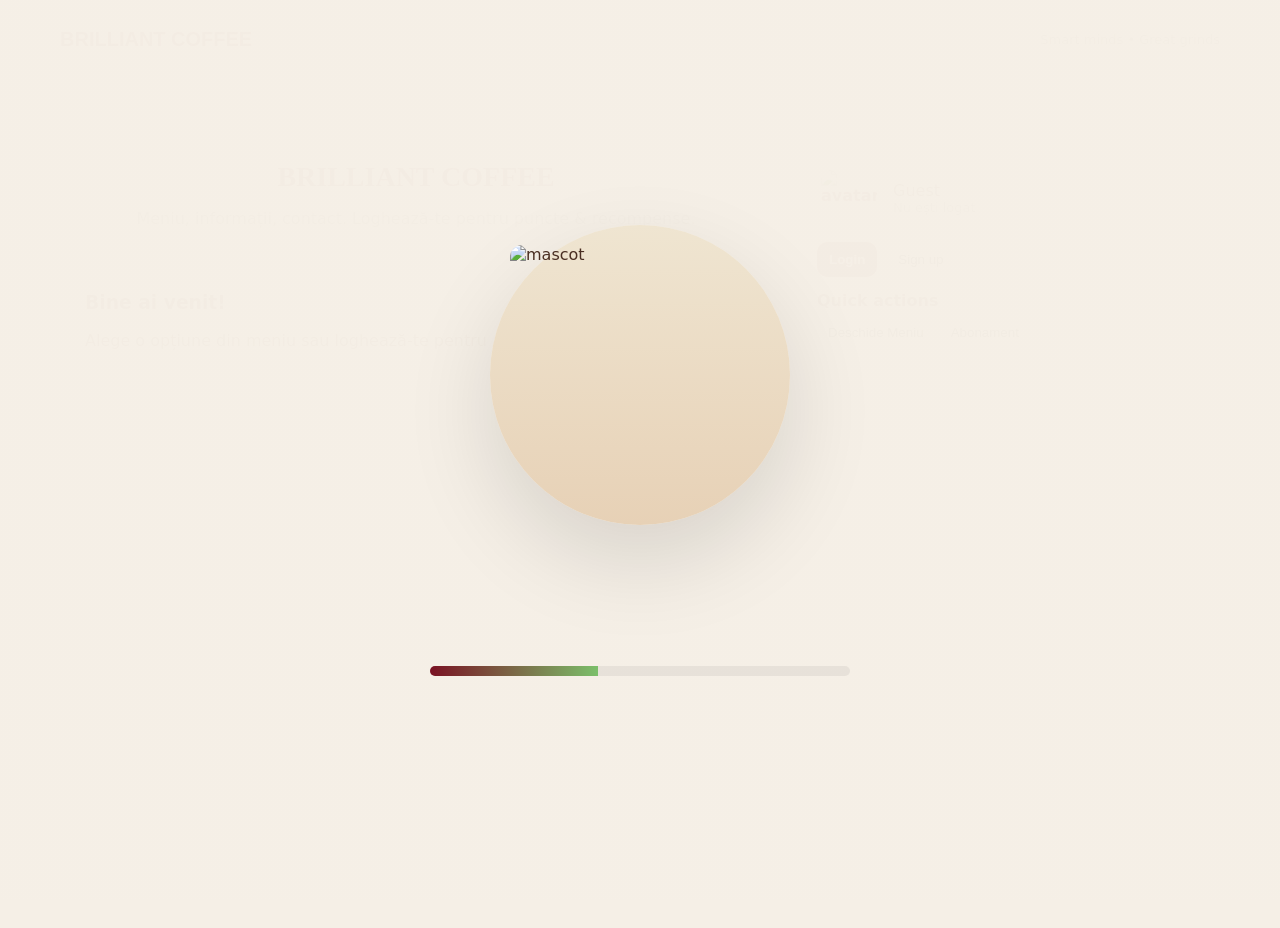
==== commit aa168a45: "Add files via upload" ====
--- a/index.html
+++ b/index.html
@@ -1,327 +1,100 @@
 <!doctype html>
 <html lang="ro">
 <head>
-<meta charset="utf-8" />
-<meta name="viewport" content="width=device-width,initial-scale=1" />
-<title>Brilliant Coffee</title>
-<meta name="description" content="Brilliant Coffee — smart minds, great grinds." />
-<link href="https://fonts.googleapis.com/css2?family=Poppins:wght@600;700&family=Inter:wght@300;400;600&display=swap" rel="stylesheet">
-<style>
-  :root{
-    --bg1:#0b1020; --bg2:#071026; --muted:#9aa0b4;
-    --accent1:#FFD166; --accent2:#FF8FAB; --white:#fff;
-    --ease: cubic-bezier(.2,.9,.25,1);
-  }
-  *{box-sizing:border-box}
-  body{margin:0;font-family:Inter,system-ui,-apple-system,"Segoe UI",Roboto,Helvetica,Arial;background:linear-gradient(180deg,var(--bg1),var(--bg2));color:var(--white);-webkit-font-smoothing:antialiased}
-  .container{max-width:1200px;margin:28px auto;padding:24px}
-  header{display:flex;align-items:center;gap:14px;margin-bottom:18px}
-  .logo{width:76px;height:76px;border-radius:14px;background:linear-gradient(135deg,var(--accent1),var(--accent2));display:flex;align-items:center;justify-content:center}
-  .brandTitle h1{margin:0;font-family:Poppins, sans-serif;font-size:20px}
-  .brandTitle p{margin:4px 0 0;color:var(--muted);font-size:13px}
-
-  /* layout */
-  .mainGrid{display:grid;grid-template-columns:1fr 420px;gap:28px;align-items:start}
-  @media (max-width:980px){ .mainGrid{grid-template-columns:1fr;padding:0 12px} .rightPanel{order:-1} }
-  .leftPanel{padding:22px;border-radius:12px;background:linear-gradient(180deg, rgba(255,255,255,0.02), rgba(255,255,255,0.01));box-shadow:0 18px 40px rgba(0,0,0,0.6);min-height:520px}
-  .bigTitle{font-family:Poppins;font-size:44px;margin:12px 0 6px;text-align:center}
-  .subtitle{color:var(--muted);text-align:center;margin:0 0 18px}
-
-  /* menu items */
-  .menuList{display:flex;flex-direction:column;gap:10px;align-items:center;margin:18px 0}
-  .menuItem{
-    width:min(540px,92%);padding:14px 18px;border-radius:12px;border:1px solid rgba(255,255,255,0.03);
-    background:linear-gradient(90deg, rgba(255,255,255,0.02), rgba(255,255,255,0.01));
-    display:flex;align-items:center;justify-content:space-between;gap:8px;cursor:pointer;
-    transition: transform 280ms var(--ease), box-shadow 280ms var(--ease), opacity 280ms var(--ease);
-    box-shadow: 0 10px 30px rgba(0,0,0,0.35);
-    outline: none;
-  }
-  /* moves INTO page on hover (inwards) */
-  .menuItem:hover, .menuItem:focus {
-    transform: translateX(12px) translateZ(0);
-    box-shadow: 0 20px 50px rgba(0,0,0,0.55);
-  }
-  .menuItem.hidden{ opacity:0; transform: translateY(14px) scale(0.995); }
-  .menuItem.visible{ opacity:1; transform: translateY(0) scale(1); }
-
-  .miLeft{display:flex;gap:12px;align-items:center}
-  .miIcon{width:44px;height:44px;border-radius:10px;background:linear-gradient(135deg,var(--accent1),var(--accent2));display:flex;align-items:center;justify-content:center;color:#111;font-weight:800}
-  .miTitle{margin:0;font-size:18px}
-  .miDesc{margin:0;color:var(--muted);font-size:13px}
-
-  .contentCard{margin-top:10px;padding:16px;border-radius:12px;background:rgba(15,23,36,0.9);border:1px solid rgba(255,255,255,0.02);min-height:220px}
-
-  .rightPanel{padding:18px;border-radius:12px;background:linear-gradient(180deg, rgba(255,255,255,0.02), rgba(255,255,255,0.01));box-shadow:0 18px 40px rgba(0,0,0,0.6)}
-  .avatar{width:64px;height:64px;border-radius:12px;background:linear-gradient(180deg,var(--accent1),var(--accent2));display:flex;align-items:center;justify-content:center;color:#111;font-weight:800}
-  .cta{margin-top:14px;display:flex;gap:8px}
-  .btn{padding:10px 12px;border-radius:10px;border:0;cursor:pointer;font-weight:700}
-  .btn.primary{background:linear-gradient(90deg,var(--accent1),var(--accent2));color:#111}
-  .btn.ghost{background:transparent;border:1px solid rgba(255,255,255,0.04);color:var(--white)}
-
-  footer{margin-top:22px;text-align:center;color:var(--muted);font-size:13px;padding-bottom:40px}
-
-  /* INTRO overlay */
-  #introOverlay{
-    position:fixed;inset:0;z-index:9999;display:flex;flex-direction:column;align-items:center;justify-content:center;
-    background:linear-gradient(180deg, rgba(2,6,23,0.95), rgba(4,9,18,0.92));backdrop-filter: blur(3px);
-    gap:20px;padding:28px;
-  }
-  .loadingSphere{
-    width:260px;height:260px;border-radius:999px;background:radial-gradient(circle at 30% 30%, rgba(255,209,102,0.18), rgba(255,140,171,0.08));
-    display:flex;align-items:center;justify-content:center;box-shadow:0 30px 70px rgba(0,0,0,0.7);transform-origin:center center;
-  }
-  .mascotRun{ width:140px;height:140px; }
-
-  .progressBar{width:420px;height:12px;border-radius:999px;background:rgba(255,255,255,0.06);overflow:hidden}
-  .progressFill{height:100%;width:0%;background:linear-gradient(90deg,var(--accent1),var(--accent2));transition:width 400ms linear}
-
-  /* BRILLIANT big text */
-  #introTitle{position:relative;display:flex;align-items:center;justify-content:center;width:100%}
-  .brilliant{
-    font-family:Poppins, sans-serif; font-size:72px; color:var(--white); opacity:0; text-align:center;
-    transform: translateY(0) scale(1); transition: transform 900ms var(--ease), opacity 480ms var(--ease);
-    will-change: transform, opacity;
-  }
-
-  /* states during intro */
-  .brilliant.bigAppear{ opacity:1; transform: scale(3.0) translateY(0); transition: transform 900ms cubic-bezier(.12,.9,.18,1), opacity 300ms ease; }
-  /* when moving up: shrink smoothly to 'normal' (matching page title size) and translate up */
-  .brilliant.moveUp{ opacity:1; transform: translateY(-190px) scale(0.6); transition: transform 1000ms cubic-bezier(.2,.9,.25,1), opacity 200ms ease; }
-
-  /* ensure mainTitle appears as final "header" size */
-  .mainTitleShrunk{ font-size:28px !important; transform: translateY(0); transition: font-size 600ms var(--ease), transform 600ms var(--ease); }
-
-  /* accessibility */
-  @media (prefers-reduced-motion: reduce){
-    .brilliant, .menuItem, .progressFill { transition: none !important; animation: none !important; transform: none !important; }
-  }
-</style>
+  <meta charset="utf-8"/>
+  <meta name="viewport" content="width=device-width,initial-scale=1"/>
+  <title>Brilliant Coffee</title>
+  <link rel="stylesheet" href="styles.css">
+  <script src="https://cdnjs.cloudflare.com/ajax/libs/lottie-web/5.9.6/lottie.min.js" defer></script>
+  <script src="app.js" defer></script>
 </head>
 <body>
-  <!-- INTRO overlay -->
-  <div id="introOverlay" aria-hidden="true" role="dialog" aria-label="Intro loading">
-    <div class="loadingSphere" id="loadingSphere" aria-hidden="true">
-      <!-- little mascot -->
-      <svg class="mascotRun" viewBox="0 0 100 100" xmlns="http://www.w3.org/2000/svg" aria-hidden="true">
-        <g transform="translate(8,8)">
-          <rect x="0" y="12" width="68" height="40" rx="8" fill="#3f2a23"/>
-          <circle cx="44" cy="32" r="8" fill="#fff" opacity="0.06"/>
-          <circle cx="16" cy="34" r="6" fill="#fff"/>
-          <circle cx="36" cy="34" r="6" fill="#fff"/>
-          <rect x="26" y="32" width="8" height="2" fill="#111"/>
-        </g>
-      </svg>
+  <!-- Intro overlay -->
+  <div id="introOverlay" role="dialog" aria-label="Intro loading">
+    <div class="sphere" aria-hidden="true">
+      <div id="lottieContainer" aria-hidden="true"></div>
     </div>
 
-    <div id="introTitle" aria-hidden="true">
-      <div class="brilliant" id="brilliantText">BRILLIANT COFFEE</div>
-    </div>
+    <div id="introTitle"><div class="brilliant" id="brilliantText">BRILLIANT COFFEE</div></div>
 
-    <div class="progressBar" aria-hidden="true">
-      <div class="progressFill" id="progressFill" role="progressbar" aria-valuemin="0" aria-valuemax="100" aria-valuenow="0"></div>
-    </div>
+    <div class="progressBar" aria-hidden="true"><div class="progressFill" id="progressFill"></div></div>
   </div>
 
-  <!-- MAIN PAGE -->
-  <div class="container" id="pageRoot" aria-hidden="false" style="opacity:1">
-    <header style="display:flex;align-items:center;gap:12px;margin-bottom:18px">
-      <div class="logo" aria-hidden="true"><h4 style="margin:0;color:#111">BC</h4></div>
-      <div class="brandTitle"><h1>Brilliant Coffee</h1><p style="margin:4px 0 0;color:var(--muted)">Smart minds — Great grinds</p></div>
-      <div style="margin-left:auto"><button class="btn ghost" id="hamburger" aria-label="Open menu">☰</button></div>
+  <div class="container">
+    <header class="header">
+      <div class="logo">BRILLIANT COFFEE</div>
+      <div class="tagline">Smart minds • Great grinds</div>
     </header>
+
+    <!-- persistent hero title -->
+    <div id="heroTitle" aria-hidden="true">BRILLIANT COFFEE</div>
 
     <main class="mainGrid" role="main">
       <section class="leftPanel">
-        <div id="mainTitleArea" style="text-align:center">
+        <div id="mainTitleArea">
           <h2 class="bigTitle" id="mainTitle">BRILLIANT COFFEE</h2>
-          <p class="subtitle">Smart minds. Great grinds. Choose an option below to begin.</p>
+          <p class="subtitle">Meniu, informații, contact. Loghează-te pentru puncte & recompense.</p>
         </div>
 
-        <nav aria-label="Main options" class="menuList" id="menuList">
-          <div class="menuItem hidden" role="link" tabindex="0" data-section="menu" id="optMenu">
-            <div class="miLeft"><div class="miIcon">M</div><div><h3 class="miTitle">Meniu</h3><p class="miDesc">Gustări & băuturi</p></div></div>
-            <div class="arrow small">►</div>
+        <nav class="menuList" aria-label="Meniu principal" id="menuList">
+          <div class="menuItem hidden" tabindex="0" data-section="menu" id="optMenu">
+            <div class="left"><div class="icon">☕</div><div><strong>Meniu</strong><div class="small">Gustări & băuturi</div></div></div>
+            <div>►</div>
           </div>
 
-          <div class="menuItem hidden" role="link" tabindex="0" data-section="info" id="optInfo">
-            <div class="miLeft"><div class="miIcon">i</div><div><h3 class="miTitle">Informații</h3><p class="miDesc">Despre cafenea</p></div></div>
-            <div class="arrow small">►</div>
+          <div class="menuItem hidden" tabindex="0" data-section="info" id="optInfo">
+            <div class="left"><div class="icon">ℹ️</div><div><strong>Informații</strong><div class="small">Despre cafenea</div></div></div>
+            <div>►</div>
           </div>
 
-          <div class="menuItem hidden" role="link" tabindex="0" data-section="contact" id="optContact">
-            <div class="miLeft"><div class="miIcon">✉</div><div><h3 class="miTitle">Contact</h3><p class="miDesc">Rezervări & întrebări</p></div></div>
-            <div class="arrow small">►</div>
+          <div class="menuItem hidden" tabindex="0" data-section="contact" id="optContact">
+            <div class="left"><div class="icon">✉</div><div><strong>Contact</strong><div class="small">Rezervări & întrebări</div></div></div>
+            <div>►</div>
           </div>
 
-          <div class="menuItem hidden" role="link" tabindex="0" data-section="crew" id="optCrew">
-            <div class="miLeft"><div class="miIcon">★</div><div><h3 class="miTitle">Join the Crew</h3><p class="miDesc">Abonamente & beneficii</p></div></div>
-            <div class="arrow small">►</div>
+          <div class="menuItem hidden" tabindex="0" data-section="crew" id="optCrew">
+            <div class="left"><div class="icon">★</div><div><strong>Join the Crew</strong><div class="small">Abonamente & beneficii</div></div></div>
+            <div>►</div>
           </div>
         </nav>
 
-        <section class="contentCard" id="contentCard" aria-live="polite">
+        <section class="contentCard" id="contentCard" tabindex="0">
           <div id="section_home">
             <h3>Bine ai venit!</h3>
-            <p class="small">Alege o opțiune din meniul din stânga pentru a vedea detalii. Dacă ești client, dă login în dreapta sus.</p>
+            <p>Alege o opțiune din meniu sau loghează-te pentru a activa puncte și recompense.</p>
           </div>
-          <div id="section_menu" style="display:none"><h3>Meniu</h3><p class="small">Produse — (ex: Espresso, Latte).</p></div>
-          <div id="section_info" style="display:none"><h3>Informații</h3><p class="small">Program, locație, povestea brandului.</p></div>
-          <div id="section_contact" style="display:none"><h3>Contact</h3><p class="small">Adresa, telefon, social media.</p></div>
-          <div id="section_crew" style="display:none"><h3>Join the Crew</h3><p class="small">Detalii despre abonamente și puncte.</p></div>
+          <div id="section_menu" class="hidden"><h3>Meniu</h3><p>Lista produselor va apărea aici.</p></div>
+          <div id="section_info" class="hidden"><h3>Informații</h3><p>Program, locație, povestea brandului.</p></div>
+          <div id="section_contact" class="hidden"><h3>Contact</h3><p>Adresa, telefon, social.</p></div>
+          <div id="section_crew" class="hidden"><h3>Join the Crew</h3><p>Abonamente & avantaje.</p></div>
         </section>
       </section>
 
-      <aside class="rightPanel">
-        <div style="display:flex;align-items:center;gap:12px">
-          <div class="avatar" id="smallAvatar">B</div>
-          <div style="display:flex;flex-direction:column">
-            <div id="display_name" style="font-weight:700">Guest</div>
-            <div class="small" id="display_email">Nu ești logat</div>
+      <aside class="rightPanel" role="complementary">
+        <div style="display:flex;gap:12px;align-items:center">
+          <div class="avatar"><img src="assets/avatar_default_128.png" alt="avatar" style="width:56px;height:56px;border-radius:10px;object-fit:cover"/></div>
+          <div>
+            <div id="display_name">Guest</div>
+            <div id="display_email" class="small">Nu ești logat</div>
           </div>
         </div>
 
-        <div class="cta"><button class="btn primary" id="loginLink">Login</button><button class="btn ghost" id="signupLink">Sign up</button></div>
+        <div class="cta">
+          <button class="btnPrimary" id="loginLink">Login</button>
+          <button class="btnGhost" id="signupLink">Sign up</button>
+        </div>
 
-        <div style="margin-top:18px;border-top:1px solid rgba(255,255,255,0.03);padding-top:12px">
-          <div style="font-weight:700;margin-bottom:8px">Quick actions</div>
-          <button class="btn ghost" id="openMenuBtn">Deschide Meniu</button>
-          <button class="btn ghost" id="openCrewBtn">Abonament</button>
+        <div style="margin-top:14px">
+          <div style="font-weight:700;margin-bottom:6px">Quick actions</div>
+          <button class="btnGhost" id="openMenuBtn">Deschide Meniu</button>
+          <button class="btnGhost" id="openCrewBtn">Abonament</button>
         </div>
       </aside>
     </main>
 
-    <footer>© <span id="year"></span> Brilliant Coffee — Smart minds, great grinds.</footer>
+    <footer style="margin-top:18px;text-align:center;color:rgba(0,0,0,0.45);font-size:13px">© <span id="year"></span> Brilliant Coffee</footer>
   </div>
 
-<script>
-/* CONFIG */
-const INTRO_DURATION_MS = 2600;
-const STAGGER_MS = 120;
-const SEEN_KEY = 'bc_seen_intro_v1';
-
-/* HELPERS */
-const $ = id => document.getElementById(id);
-function on(el, ev, fn){ if(el) el.addEventListener(ev, fn); }
-function showToast(msg, ms=2400){ const t=document.createElement('div'); t.className='toast'; t.textContent=msg; document.body.appendChild(t); setTimeout(()=> t.remove(), ms); }
-
-/* INTRO LOGIC */
-const introOverlay = $('introOverlay');
-const progressFill = $('progressFill');
-const brilliantText = $('brilliantText');
-const mainTitle = $('mainTitle');
-const menuList = document.querySelectorAll('.menuItem');
-
-function setBrilliantState(state){
-  // states: 'idle', 'appear', 'moveUp', 'done'
-  brilliantText.classList.remove('bigAppear','moveUp');
-  if(state === 'appear') brilliantText.classList.add('bigAppear');
-  if(state === 'moveUp') brilliantText.classList.add('moveUp');
-}
-
-/* run intro: show big, then shrink+move up smoothly */
-function runIntro(){
-  introOverlay.setAttribute('aria-hidden','false');
-  const start = performance.now();
-  return new Promise(resolve=>{
-    // mark big appear early
-    let bigTriggered = false;
-    function tick(now){
-      const elapsed = now - start;
-      const pct = Math.min(1, elapsed / INTRO_DURATION_MS);
-      progressFill.style.width = `${Math.round(pct*100)}%`;
-      if(pct > 0.55 && !bigTriggered){
-        bigTriggered = true;
-        setBrilliantState('appear'); // make it very large
-      }
-      if(pct >= 1){
-        // move up & shrink to normal
-        setBrilliantState('moveUp');
-        // after moveUp animation completes, hide overlay and resolve
-        setTimeout(()=> {
-          introOverlay.style.display = 'none';
-          resolve();
-        }, 980); // matches CSS transition durations
-      } else {
-        requestAnimationFrame(tick);
-      }
-    }
-    requestAnimationFrame(tick);
-  });
-}
-
-/* reveal menu items with stagger */
-function revealMenuItems(){
-  menuList.forEach((el, i)=>{
-    setTimeout(()=> el.classList.remove('hidden'), i*STAGGER_MS);
-    setTimeout(()=> el.classList.add('visible'), i*STAGGER_MS + 20);
-  });
-}
-
-/* SECTION NAV */
-function showSection(id){
-  const sections = document.querySelectorAll('#contentCard > div');
-  sections.forEach(s => s.style.display = 'none');
-  const target = $('section_' + id);
-  if(target) target.style.display = 'block';
-  $('contentCard').scrollTop = 0;
-  history.pushState({ section: id }, '', '#' + id);
-}
-
-/* menu click handlers */
-document.querySelectorAll('.menuItem').forEach(item=>{
-  item.addEventListener('click', () => {
-    const section = item.dataset.section;
-    showSection(section);
-    // ensure main title returns to header normal size
-    mainTitle.classList.add('mainTitleShrunk');
-  });
-  item.addEventListener('keydown', (e)=>{ if(e.key === 'Enter' || e.key === ' ') { e.preventDefault(); item.click(); } });
-});
-
-/* UI buttons */
-on($('loginLink'),'click', ()=> window.location.href = 'auth.html');
-on($('signupLink'),'click', ()=> window.location.href = 'auth.html');
-on($('openMenuBtn'),'click', ()=> showSection('menu'));
-on($('openCrewBtn'),'click', ()=> showSection('crew'));
-on($('hamburger'),'click', ()=> {
-  const first = document.querySelector('.menuItem');
-  if(first){ first.scrollIntoView({behavior:'smooth', block:'center'}); first.focus(); }
-});
-
-/* INIT */
-(function initPage(){
-  $('year').textContent = new Date().getFullYear();
-  const seen = localStorage.getItem(SEEN_KEY);
-  if(!seen){
-    document.body.style.overflow = 'hidden';
-    runIntro().then(()=> {
-      localStorage.setItem(SEEN_KEY, '1');
-      // after intro hide, show main title and reveal menu
-      mainTitle.style.opacity = '1';
-      revealMenuItems();
-      document.body.style.overflow = '';
-    });
-  } else {
-    introOverlay.style.display = 'none';
-    mainTitle.style.opacity = '1';
-    menuList.forEach((el,i)=> {
-      el.classList.remove('hidden');
-      setTimeout(()=> el.classList.add('visible'), i*STAGGER_MS);
-    });
-  }
-
-  // back/forward handling
-  window.addEventListener('popstate', (ev) => {
-    const state = ev.state;
-    if(state && state.section) showSection(state.section);
-    else showSection('home');
-  });
-
-  // default view
-  const hash = location.hash.replace('#','');
-  if(hash) showSection(hash); else showSection('home');
-})();
-</script>
+  <div id="toasts" aria-hidden="true"></div>
 </body>
 </html>
--- a/styles.css
+++ b/styles.css
@@ -0,0 +1,77 @@
+:root{
+  --burgundy: #7A1223;
+  --cream:   #F5EFE6;
+  --dark:    #4A2F23;
+  --accent:  #7BBF6A;
+  --max-w: 1200px;
+  --ease: cubic-bezier(.16,.84,.2,1);
+}
+
+/* Reset */
+*{box-sizing:border-box}
+html,body{height:100%;margin:0;font-family:Inter,system-ui,-apple-system,"Segoe UI",Roboto,Arial;background:var(--cream);color:var(--dark);-webkit-font-smoothing:antialiased}
+a{color:inherit;text-decoration:none}
+.container{max-width:var(--max-w);margin:28px auto;padding:0 20px}
+
+/* Header */
+.header{display:flex;align-items:center;gap:12px;margin-bottom:6px}
+.logo{font-family:Poppins, sans-serif;font-weight:900;color:var(--burgundy);font-size:20px}
+.tagline{margin-left:auto;color:rgba(0,0,0,0.55);font-size:13px}
+
+/* INTRO / LOADING overlay */
+#introOverlay{
+  position:fixed;inset:0;display:flex;flex-direction:column;align-items:center;justify-content:center;
+  gap:18px;padding:28px;background:linear-gradient(180deg, rgba(245,239,230,0.99), rgba(245,239,230,0.99));
+  z-index:9999;transition:opacity 300ms var(--ease);
+}
+.sphere{width:300px;height:300px;border-radius:999px;background:linear-gradient(180deg,#efe5d1,#e7d1b6);display:flex;align-items:center;justify-content:center;box-shadow:0 36px 90px rgba(0,0,0,0.12)}
+#lottieContainer{width:260px;height:260px;display:flex;align-items:center;justify-content:center}
+.progressBar{width:420px;height:10px;background:rgba(0,0,0,0.06);border-radius:999px;overflow:hidden}
+.progressFill{height:100%;width:0%;background:linear-gradient(90deg,var(--burgundy),var(--accent));transition:width 360ms linear}
+
+/* cinematic title during intro */
+.brilliant{font-family:Poppins, sans-serif;font-weight:900;color:var(--burgundy);text-align:center;opacity:0;transform:scale(.85);font-size:clamp(34px,9vw,92px);transition:transform 850ms var(--ease),opacity 420ms ease}
+.brilliant.appear{opacity:1;transform:scale(1.12)}
+.brilliant.moveUp{transform:translateY(-170px) scale(.78);transition:transform 1000ms var(--ease)}
+
+/* persistent hero */
+#heroTitle{text-align:center;color:var(--burgundy);font-family:Poppins;font-weight:900;font-size:clamp(28px,6vw,64px);margin:12px 0;opacity:0;transform:translateY(6px);transition:opacity 420ms var(--ease),transform 420ms var(--ease)}
+#heroTitle.heroVisible{opacity:1;transform:translateY(0)}
+
+/* Main layout */
+.mainGrid{display:grid;grid-template-columns:1fr 420px;gap:28px;align-items:start;margin-top:6px}
+@media (max-width:980px){.mainGrid{grid-template-columns:1fr}}
+.leftPanel{padding:6px}
+.bigTitle{font-family:Poppins;font-weight:800;text-align:center;font-size:28px;margin:6px 0;color:var(--burgundy)}
+.subtitle{color:rgba(0,0,0,0.55);text-align:center;margin-bottom:12px}
+
+/* Menu items */
+.menuList{display:flex;flex-direction:column;gap:12px;align-items:center}
+.menuItem{width:min(760px,94%);background:linear-gradient(180deg,#fff,#fbf6ee);padding:16px 20px;border-radius:12px;border:1px solid rgba(0,0,0,0.04);display:flex;align-items:center;justify-content:space-between;gap:12px;cursor:pointer;transition:transform 260ms var(--ease),box-shadow 260ms var(--ease),opacity 260ms;box-shadow:0 10px 28px rgba(0,0,0,0.06)}
+.menuItem .left{display:flex;gap:14px;align-items:center}
+.menuItem .icon{width:52px;height:52px;border-radius:12px;background:var(--cream);display:flex;align-items:center;justify-content:center;color:var(--burgundy);font-weight:800;font-size:18px;box-shadow:inset 0 -6px 10px rgba(0,0,0,0.03)}
+.menuItem:hover,.menuItem:focus{transform:translateX(14px);box-shadow:0 24px 60px rgba(0,0,0,0.12)}
+.menuItem.hidden{opacity:0;transform:translateY(12px) scale(.995)}
+.menuItem.visible{opacity:1;transform:none}
+
+/* content + right panel */
+.contentCard{margin-top:14px;padding:18px;border-radius:12px;background:linear-gradient(180deg,#fff,#fbf6ee);border:1px solid rgba(0,0,0,0.03);min-height:220px}
+.rightPanel{padding:16px;border-radius:12px;background:linear-gradient(180deg,#fff,#faf3ea);border:1px solid rgba(0,0,0,0.03);position:sticky;top:28px}
+.avatar{width:64px;height:64px;border-radius:12px;background:var(--cream);display:flex;align-items:center;justify-content:center;font-weight:900;color:var(--burgundy)}
+.cta{margin-top:12px;display:flex;gap:10px}
+.btnPrimary{background:var(--burgundy);color:#fff;padding:10px 12px;border-radius:10px;border:0;cursor:pointer;font-weight:700}
+.btnGhost{background:transparent;border:1px solid rgba(0,0,0,0.06);padding:8px 10px;border-radius:10px;cursor:pointer}
+
+/* Auth pages (single centered card) */
+.auth-page{min-height:74vh;display:flex;align-items:center;justify-content:center;padding:28px}
+.auth-card{width:100%;max-width:420px;border-radius:12px;padding:22px;background:linear-gradient(180deg,#fff,#fbf6ee);border:1px solid rgba(0,0,0,0.04);box-shadow:0 18px 48px rgba(0,0,0,0.06)}
+.auth-card h2{margin:0 0 8px 0;font-family:Poppins;color:var(--burgundy);font-weight:800;text-align:center}
+.form-row{display:flex;flex-direction:column;gap:8px;margin-top:10px}
+.input{padding:10px 12px;border-radius:8px;border:1px solid rgba(0,0,0,0.08);font-size:14px}
+.oauth-row{display:flex;gap:8px;margin-top:12px}
+.oauth-btn{flex:1;padding:10px;border-radius:10px;border:1px solid rgba(0,0,0,0.06);background:transparent;color:var(--burgundy);cursor:pointer}
+
+/* helpers */
+.hidden{display:none}
+.toast{position:fixed;right:18px;bottom:18px;background:rgba(0,0,0,0.85);color:white;padding:10px 14px;border-radius:8px;z-index:12000}
+.small{font-size:13px;color:rgba(0,0,0,0.55)}
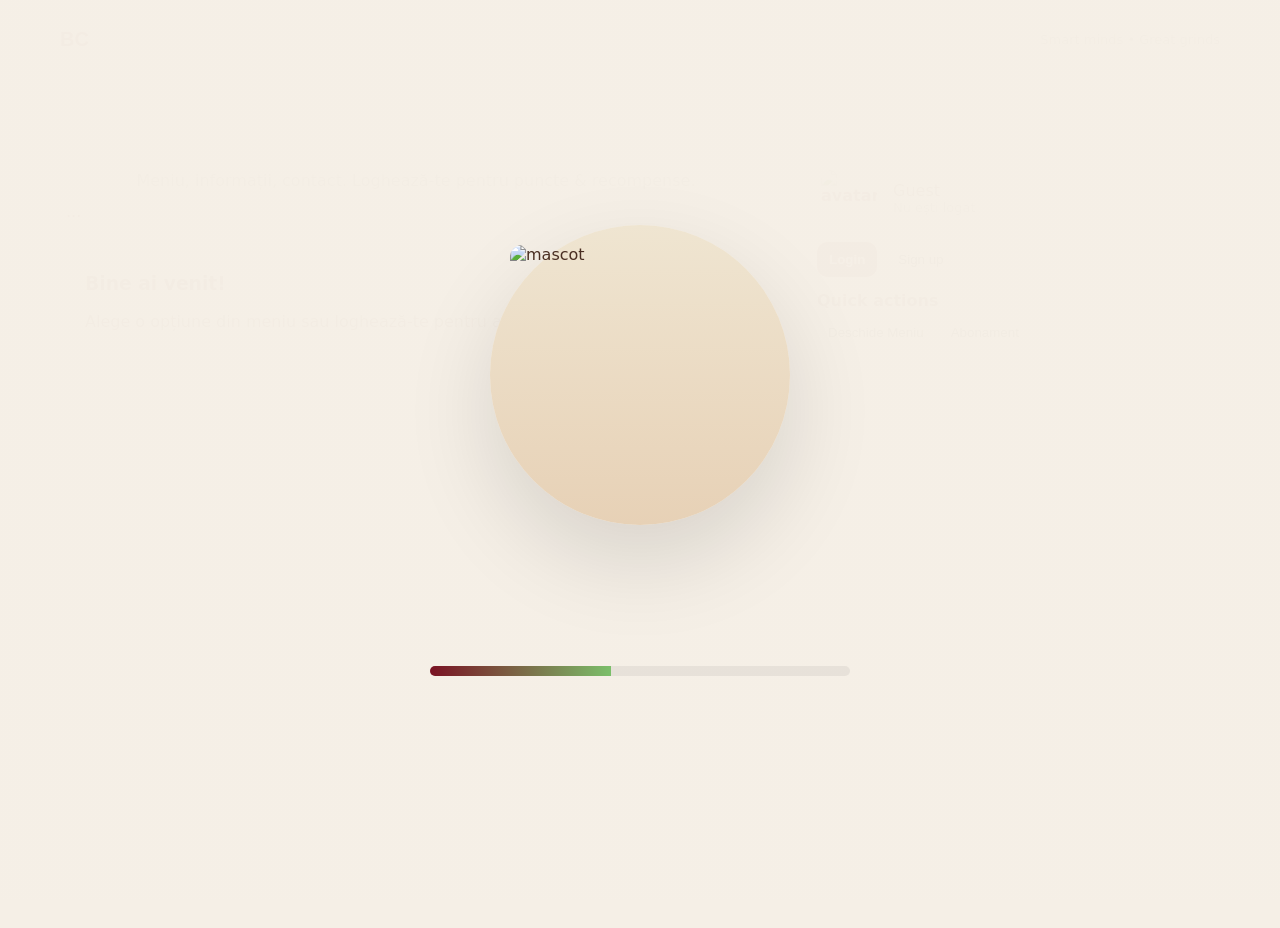
==== commit 5f1ddbc6: "Add files via upload" ====
--- a/index.html
+++ b/index.html
@@ -22,19 +22,21 @@
 
   <div class="container">
     <header class="header">
-      <div class="logo">BRILLIANT COFFEE</div>
-      <div class="tagline">Smart minds • Great grinds</div>
-    </header>
+  <!-- mic logo simplu (fără text mare duplicat) -->
+  <div class="logo" aria-hidden="true" title="Brilliant Coffee">BC</div>
+  <div class="tagline">Smart minds • Great grinds</div>
+</header>
 
-    <!-- persistent hero title -->
-    <div id="heroTitle" aria-hidden="true">BRILLIANT COFFEE</div>
+<!-- persistent hero title (SINGURUL titlu mare care rămâne) -->
+<div id="heroTitle" aria-hidden="true">BRILLIANT COFFEE</div>
 
-    <main class="mainGrid" role="main">
-      <section class="leftPanel">
-        <div id="mainTitleArea">
-          <h2 class="bigTitle" id="mainTitle">BRILLIANT COFFEE</h2>
-          <p class="subtitle">Meniu, informații, contact. Loghează-te pentru puncte & recompense.</p>
-        </div>
+<main class="mainGrid" role="main">
+  <section class="leftPanel">
+    <div id="mainTitleArea">
+      <!-- am eliminat <h2 id="mainTitle"> — nu mai afișăm duplicat -->
+      <p class="subtitle">Meniu, informații, contact. Loghează-te pentru puncte & recompense.</p>
+    </div>
+    ...
 
         <nav class="menuList" aria-label="Meniu principal" id="menuList">
           <div class="menuItem hidden" tabindex="0" data-section="menu" id="optMenu">
